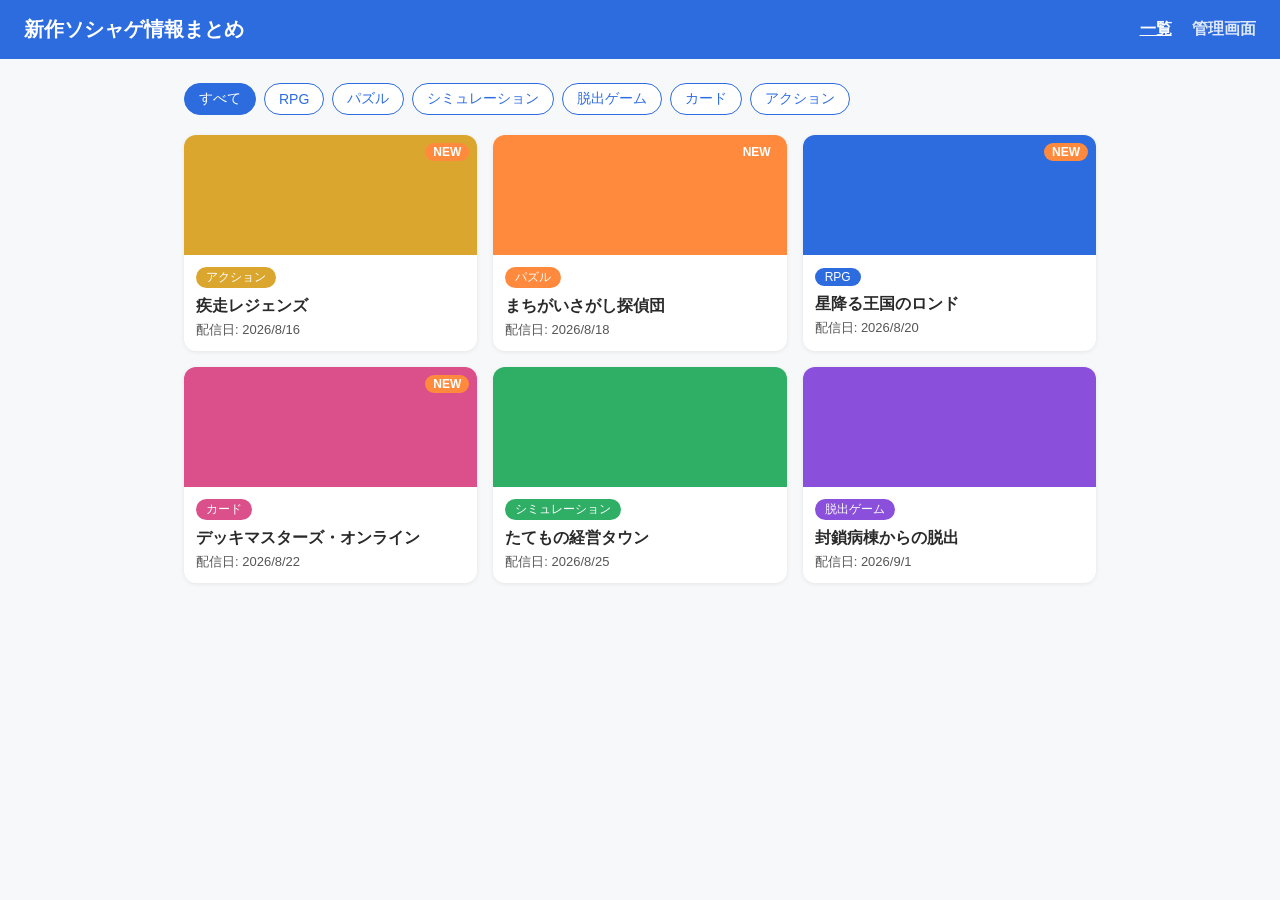
==== app/index.html @ 841f0fba "新作ソシャゲ情報まとめアプリのMVPを追加" ====
<!doctype html>
<html lang="ja">
<head>
<meta charset="UTF-8">
<meta name="viewport" content="width=device-width, initial-scale=1">
<title>新作ソシャゲ情報まとめ（MVP）</title>
<link rel="stylesheet" href="css/style.css">
</head>
<body>
<header class="site-header">
  <h1>新作ソシャゲ情報まとめ</h1>
  <nav>
    <a href="index.html" class="active">一覧</a>
    <a href="admin.html">管理画面</a>
  </nav>
</header>

<main>
  <div id="genre-filter" class="filter-bar"></div>
  <div id="title-list" class="card-grid"></div>
</main>

<script src="js/seed-data.js"></script>
<script src="js/store.js"></script>
<script src="js/main.js"></script>
</body>
</html>
---- app/css/style.css ----
:root {
  --main-color: #2D6CDF;
  --accent-color: #FF8A3D;
  --bg-color: #F7F8FA;
  --text-color: #2A2A2A;
  --card-bg: #FFFFFF;
}

* { box-sizing: border-box; }

body {
  margin: 0;
  font-family: "Hiragino Sans", "Yu Gothic", "Helvetica Neue", Arial, sans-serif;
  background: var(--bg-color);
  color: var(--text-color);
}

.site-header {
  background: var(--main-color);
  color: #fff;
  padding: 16px 24px;
  display: flex;
  justify-content: space-between;
  align-items: center;
  flex-wrap: wrap;
}

.site-header h1 {
  font-size: 20px;
  margin: 0;
}

.site-header nav a {
  color: #fff;
  text-decoration: none;
  margin-left: 16px;
  font-weight: bold;
  opacity: 0.85;
}

.site-header nav a.active,
.site-header nav a:hover {
  opacity: 1;
  text-decoration: underline;
}

main {
  max-width: 960px;
  margin: 0 auto;
  padding: 24px;
}

.filter-bar {
  display: flex;
  flex-wrap: wrap;
  gap: 8px;
  margin-bottom: 20px;
}

.filter-btn {
  border: 1px solid var(--main-color);
  background: #fff;
  color: var(--main-color);
  border-radius: 999px;
  padding: 6px 14px;
  cursor: pointer;
  font-size: 14px;
}

.filter-btn.active {
  background: var(--main-color);
  color: #fff;
}

.card-grid {
  display: grid;
  grid-template-columns: repeat(auto-fill, minmax(220px, 1fr));
  gap: 16px;
}

.card {
  display: block;
  background: var(--card-bg);
  border-radius: 12px;
  overflow: hidden;
  text-decoration: none;
  color: var(--text-color);
  box-shadow: 0 1px 4px rgba(0, 0, 0, 0.08);
  transition: transform 0.1s ease;
}

.card:hover {
  transform: translateY(-2px);
}

.card-thumb {
  height: 120px;
  position: relative;
}

.badge-new {
  position: absolute;
  top: 8px;
  right: 8px;
  background: var(--accent-color);
  color: #fff;
  font-size: 12px;
  font-weight: bold;
  padding: 2px 8px;
  border-radius: 999px;
}

.card-body {
  padding: 12px;
}

.card-body h3 {
  font-size: 16px;
  margin: 8px 0 4px;
}

.genre-tag {
  display: inline-block;
  color: #fff;
  font-size: 12px;
  padding: 2px 10px;
  border-radius: 999px;
}

.release-date {
  font-size: 13px;
  color: #555;
  margin: 0;
}

.empty {
  color: #777;
}

/* 詳細ページ */
.detail-page {
  background: var(--card-bg);
  border-radius: 12px;
  padding: 24px;
  box-shadow: 0 1px 4px rgba(0, 0, 0, 0.08);
}

.back-link {
  display: inline-block;
  margin-bottom: 16px;
  color: var(--main-color);
  text-decoration: none;
}

.detail-thumb {
  height: 180px;
  border-radius: 8px;
  margin-bottom: 12px;
}

.detail-page h1 {
  margin: 8px 0;
}

.description {
  line-height: 1.7;
}

.store-links {
  margin-top: 20px;
  display: flex;
  gap: 12px;
}

.store-btn {
  background: var(--main-color);
  color: #fff;
  text-decoration: none;
  padding: 10px 18px;
  border-radius: 8px;
  font-weight: bold;
}

/* 管理画面 */
.admin-page {
  display: grid;
  grid-template-columns: 320px 1fr;
  gap: 24px;
}

@media (max-width: 800px) {
  .admin-page {
    grid-template-columns: 1fr;
  }
}

.admin-form, .admin-list {
  background: var(--card-bg);
  border-radius: 12px;
  padding: 20px;
  box-shadow: 0 1px 4px rgba(0, 0, 0, 0.08);
}

.admin-form label {
  display: block;
  margin-bottom: 12px;
  font-size: 14px;
}

.admin-form input,
.admin-form select,
.admin-form textarea {
  width: 100%;
  padding: 8px;
  margin-top: 4px;
  border: 1px solid #ccc;
  border-radius: 6px;
  font-size: 14px;
}

.form-actions {
  display: flex;
  gap: 8px;
}

.primary-btn {
  background: var(--main-color);
  color: #fff;
  border: none;
  padding: 8px 16px;
  border-radius: 6px;
  cursor: pointer;
}

.ghost-btn, #cancel-edit {
  background: #fff;
  border: 1px solid #ccc;
  padding: 8px 16px;
  border-radius: 6px;
  cursor: pointer;
}

.admin-list-header {
  display: flex;
  justify-content: space-between;
  align-items: center;
}

table {
  width: 100%;
  border-collapse: collapse;
  margin-top: 12px;
}

th, td {
  text-align: left;
  padding: 8px;
  border-bottom: 1px solid #eee;
  font-size: 14px;
}

.edit-btn, .delete-btn {
  border: none;
  background: none;
  color: var(--main-color);
  cursor: pointer;
  font-size: 13px;
  margin-right: 8px;
}

.delete-btn {
  color: #d33;
}

.mvp-note {
  max-width: 960px;
  margin: 0 auto 24px;
  padding: 0 24px;
  font-size: 13px;
  color: #777;
}
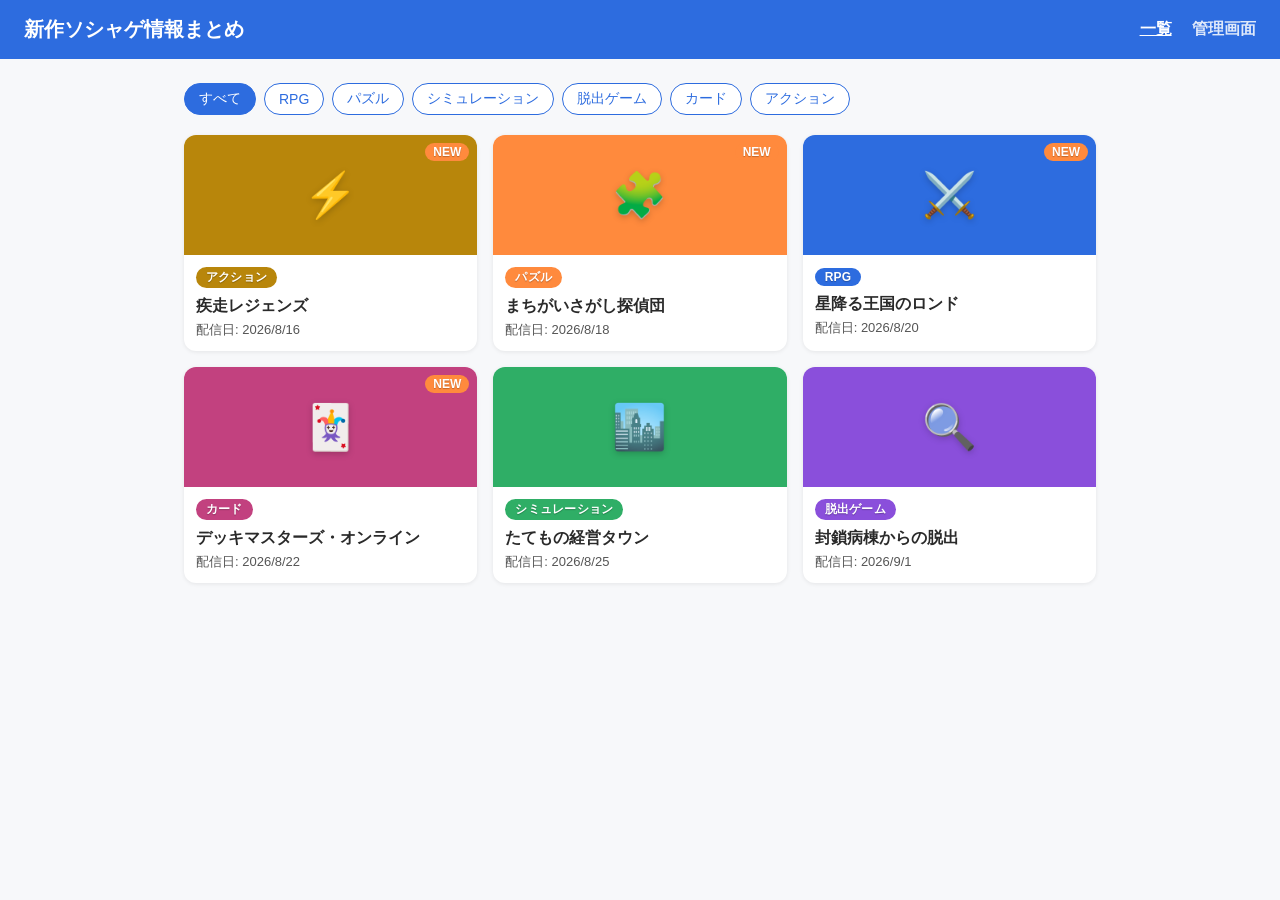
==== commit 1171c620: "見た目を調整: ジャンルアイコン、ホバー演出、favicon、タグ配色のコントラスト改善" ====
--- a/app/index.html
+++ b/app/index.html
@@ -4,6 +4,7 @@
 <meta charset="UTF-8">
 <meta name="viewport" content="width=device-width, initial-scale=1">
 <title>新作ソシャゲ情報まとめ（MVP）</title>
+<link rel="icon" href="data:image/svg+xml,<svg xmlns=%22http://www.w3.org/2000/svg%22 viewBox=%220 0 100 100%22><text y=%22.9em%22 font-size=%2290%22>🎮</text></svg>">
 <link rel="stylesheet" href="css/style.css">
 </head>
 <body>
--- a/app/css/style.css
+++ b/app/css/style.css
@@ -86,16 +86,32 @@
   text-decoration: none;
   color: var(--text-color);
   box-shadow: 0 1px 4px rgba(0, 0, 0, 0.08);
-  transition: transform 0.1s ease;
+  transition: transform 0.15s ease, box-shadow 0.15s ease;
 }
 
 .card:hover {
-  transform: translateY(-2px);
+  transform: translateY(-4px);
+  box-shadow: 0 10px 24px rgba(0, 0, 0, 0.14);
+}
+
+.card:hover .thumb-icon {
+  transform: scale(1.15);
 }
 
 .card-thumb {
   height: 120px;
   position: relative;
+  display: flex;
+  align-items: center;
+  justify-content: center;
+  overflow: hidden;
+}
+
+.thumb-icon {
+  font-size: 44px;
+  line-height: 1;
+  transition: transform 0.15s ease;
+  filter: drop-shadow(0 2px 3px rgba(0, 0, 0, 0.2));
 }
 
 .badge-new {
@@ -105,9 +121,10 @@
   background: var(--accent-color);
   color: #fff;
   font-size: 12px;
-  font-weight: bold;
+  font-weight: 700;
   padding: 2px 8px;
   border-radius: 999px;
+  text-shadow: 0 1px 1px rgba(0, 0, 0, 0.25);
 }
 
 .card-body {
@@ -123,6 +140,9 @@
   display: inline-block;
   color: #fff;
   font-size: 12px;
+  font-weight: 700;
+  letter-spacing: 0.02em;
+  text-shadow: 0 1px 1px rgba(0, 0, 0, 0.25);
   padding: 2px 10px;
   border-radius: 999px;
 }
@@ -156,6 +176,14 @@
   height: 180px;
   border-radius: 8px;
   margin-bottom: 12px;
+  display: flex;
+  align-items: center;
+  justify-content: center;
+}
+
+.detail-thumb .thumb-icon {
+  font-size: 72px;
+  filter: drop-shadow(0 3px 4px rgba(0, 0, 0, 0.2));
 }
 
 .detail-page h1 {
@@ -179,6 +207,11 @@
   padding: 10px 18px;
   border-radius: 8px;
   font-weight: bold;
+  transition: filter 0.15s ease;
+}
+
+.store-btn:hover {
+  filter: brightness(1.1);
 }
 
 /* 管理画面 */
